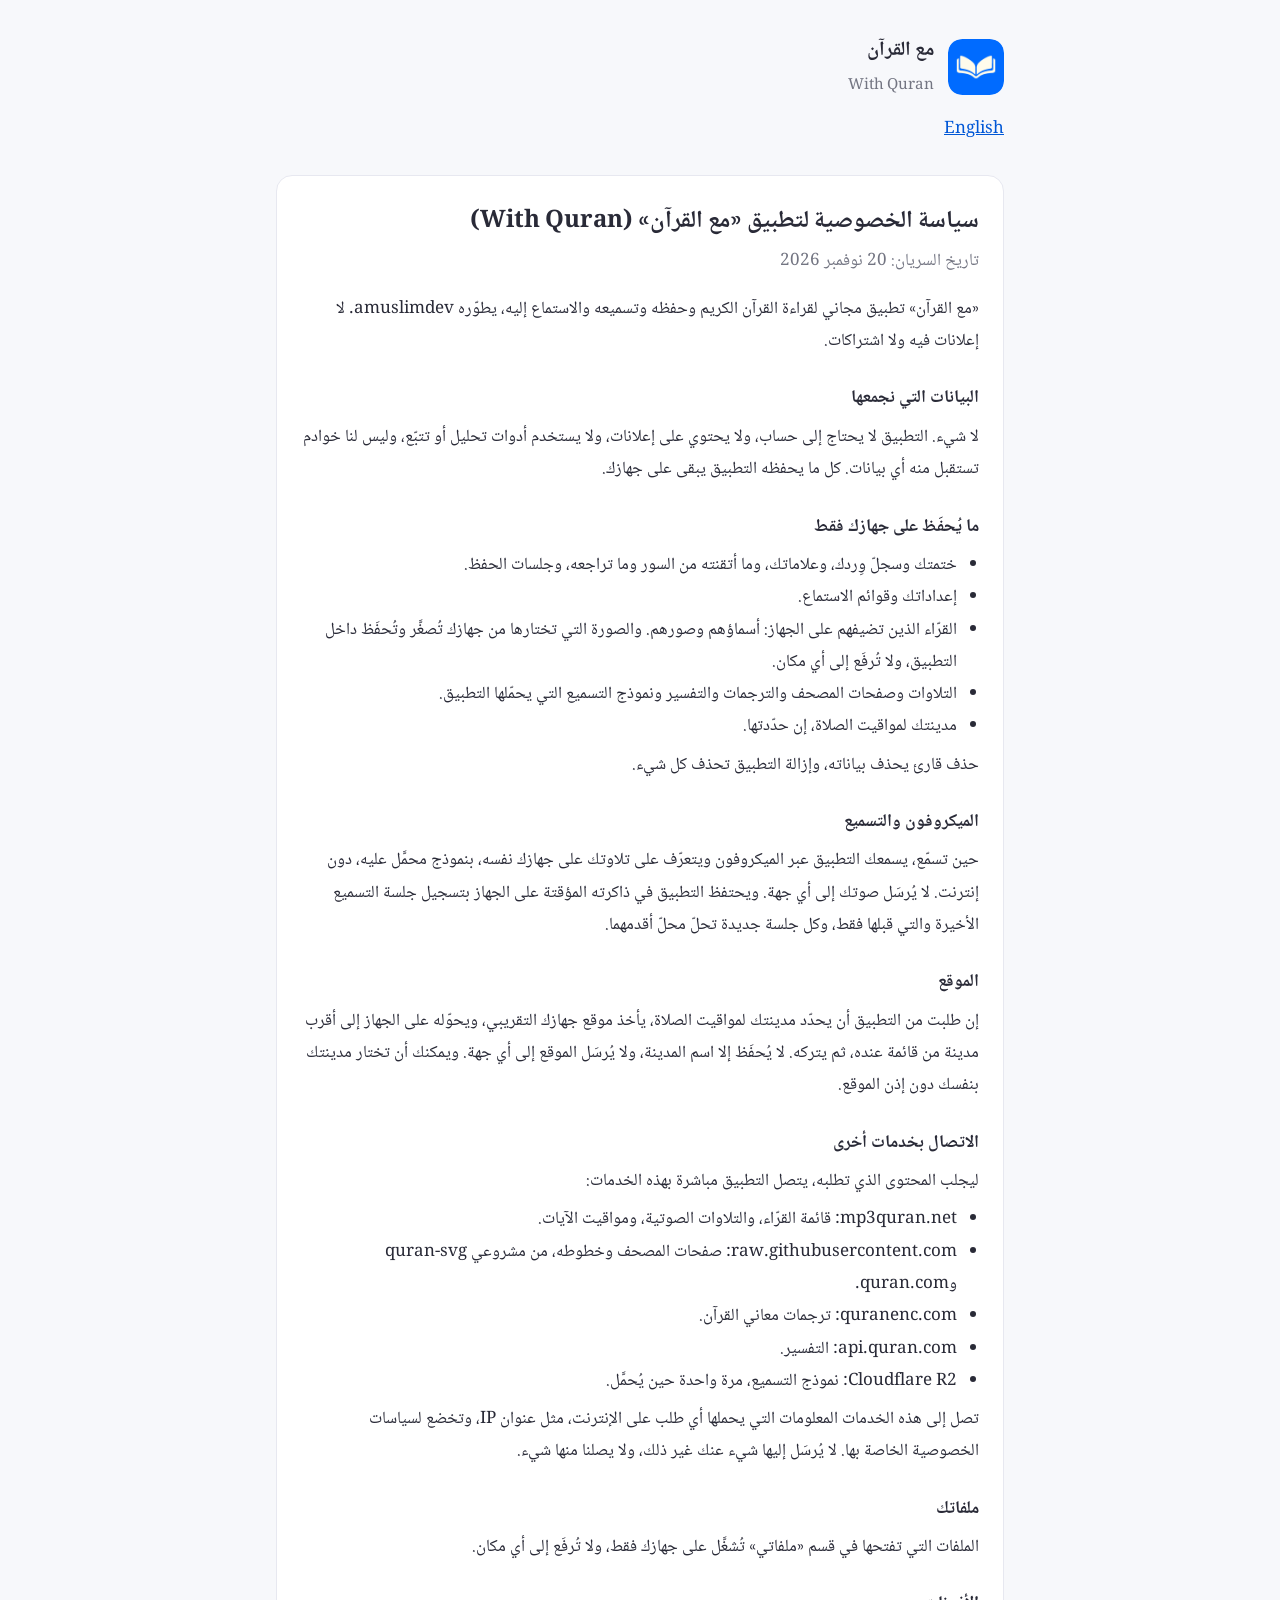
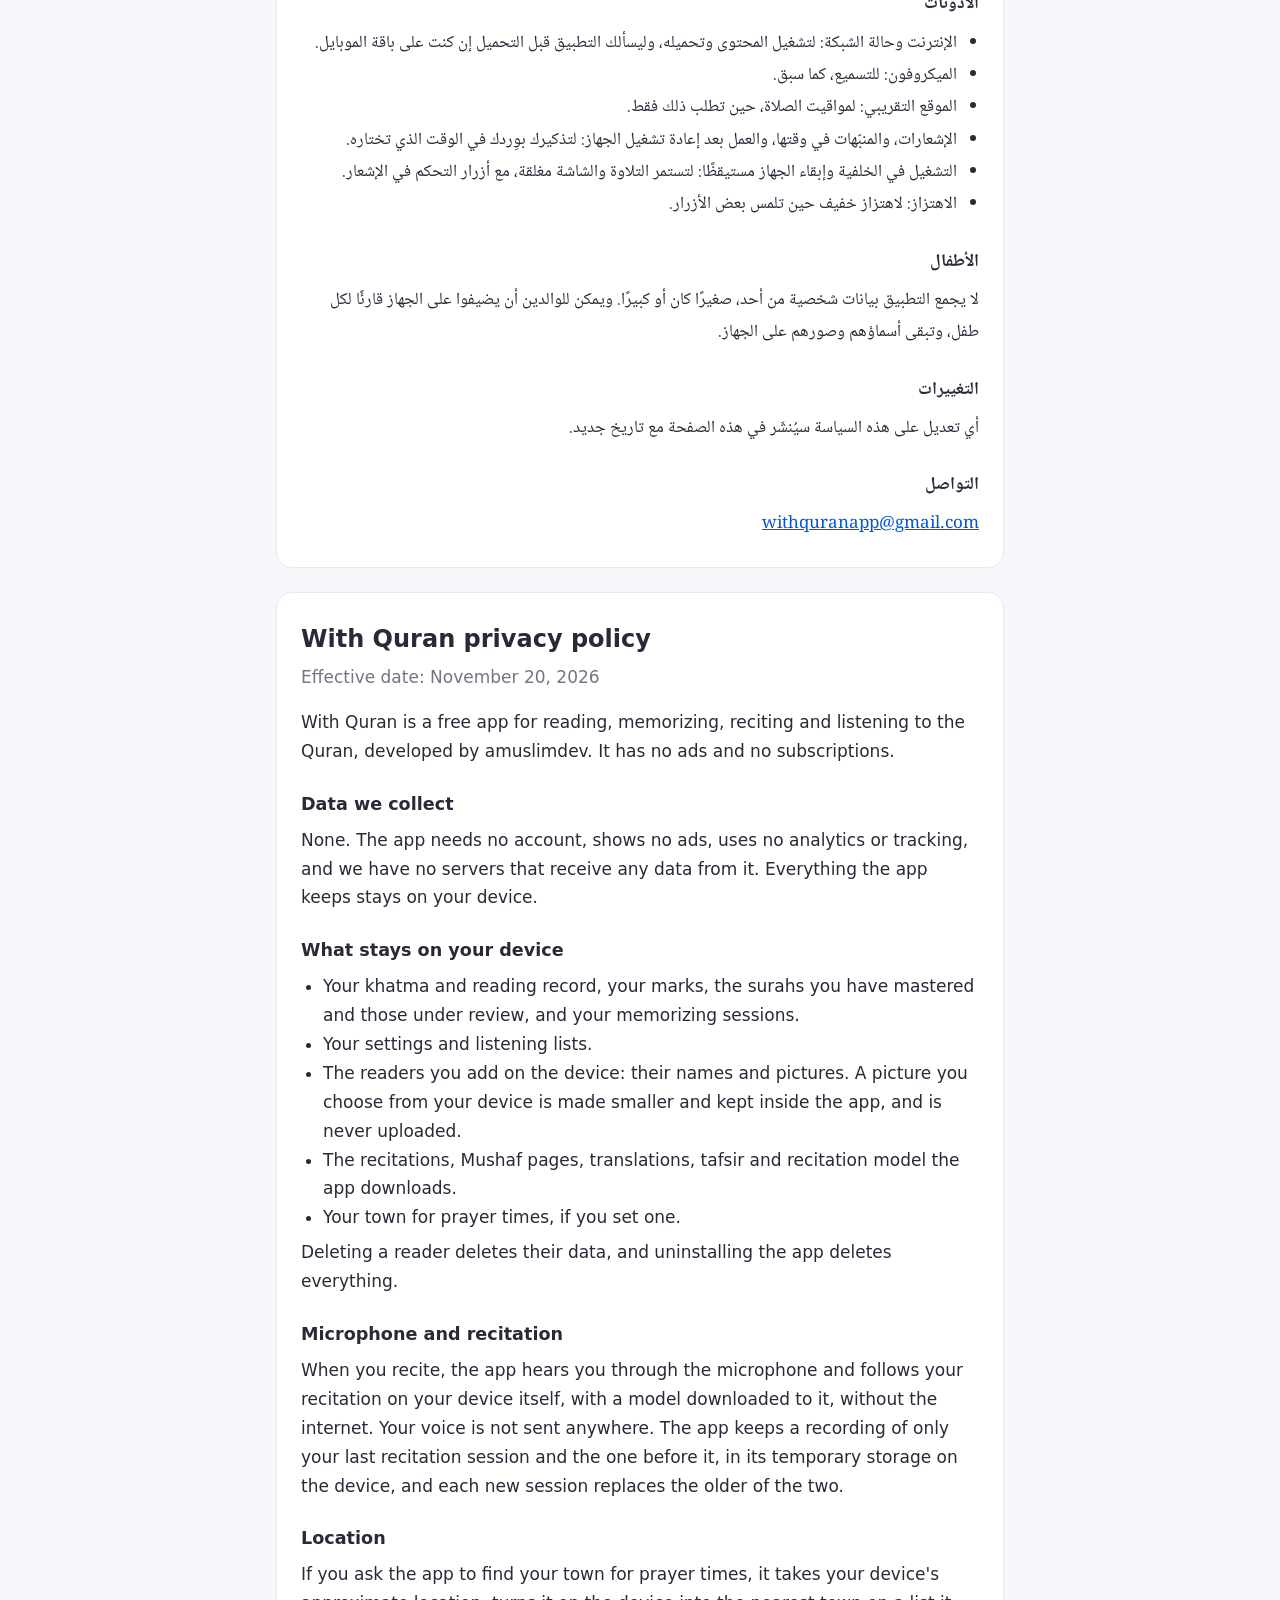
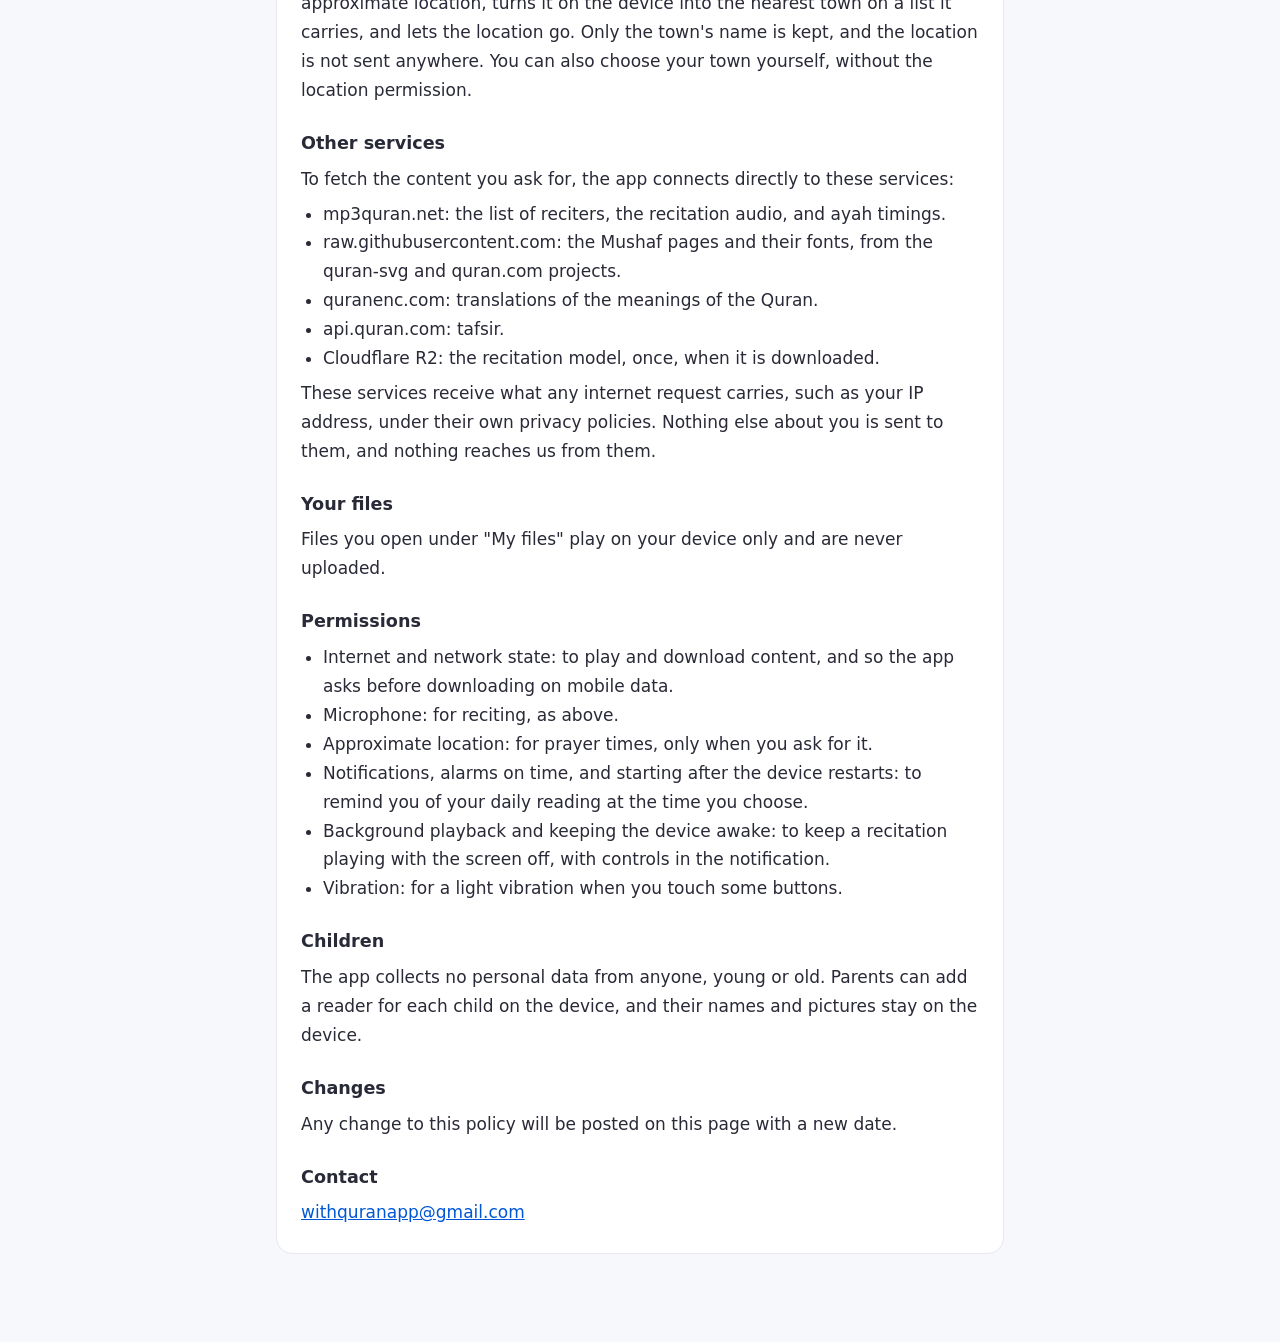
==== privacy/index.html @ 0faeb775 "Publish the With Quran privacy policy and a small home page" ====
<!doctype html>
<html lang="ar" dir="rtl">
<head>
<meta charset="utf-8">
<meta name="viewport" content="width=device-width, initial-scale=1">
<title>سياسة الخصوصية – مع القرآن | With Quran Privacy Policy</title>
<meta name="description" content="سياسة الخصوصية لتطبيق «مع القرآن» (With Quran): لا يجمع أي بيانات عنك.">
<link rel="icon" href="../icon.png">
<link rel="preconnect" href="https://fonts.googleapis.com">
<link rel="preconnect" href="https://fonts.gstatic.com" crossorigin>
<link href="https://fonts.googleapis.com/css2?family=Noto+Naskh+Arabic:wght@400;700&display=swap" rel="stylesheet">
<link rel="stylesheet" href="../site.css">
</head>
<body>
<main>
<header>
  <img src="../icon.png" alt="">
  <div><strong>مع القرآن</strong><span>With Quran</span></div>
</header>
<nav><a href="#en" lang="en" dir="ltr">English</a></nav>

<section lang="ar" dir="rtl">
<h1>سياسة الخصوصية لتطبيق «مع القرآن» (With Quran)</h1>
<p class="date">تاريخ السريان: 20 نوفمبر 2026</p>

<p>«مع القرآن» تطبيق مجاني لقراءة القرآن الكريم وحفظه وتسميعه والاستماع إليه، يطوّره <bdi>amuslimdev</bdi>. لا إعلانات فيه ولا اشتراكات.</p>

<h2>البيانات التي نجمعها</h2>
<p>لا شيء. التطبيق لا يحتاج إلى حساب، ولا يحتوي على إعلانات، ولا يستخدم أدوات تحليل أو تتبّع، وليس لنا خوادم تستقبل منه أي بيانات. كل ما يحفظه التطبيق يبقى على جهازك.</p>

<h2>ما يُحفَظ على جهازك فقط</h2>
<ul>
  <li>ختمتك وسجلّ وِردك، وعلاماتك، وما أتقنته من السور وما تراجعه، وجلسات الحفظ.</li>
  <li>إعداداتك وقوائم الاستماع.</li>
  <li>القرّاء الذين تضيفهم على الجهاز: أسماؤهم وصورهم. والصورة التي تختارها من جهازك تُصغَّر وتُحفَظ داخل التطبيق، ولا تُرفَع إلى أي مكان.</li>
  <li>التلاوات وصفحات المصحف والترجمات والتفسير ونموذج التسميع التي يحمّلها التطبيق.</li>
  <li>مدينتك لمواقيت الصلاة، إن حدّدتها.</li>
</ul>
<p>حذف قارئ يحذف بياناته، وإزالة التطبيق تحذف كل شيء.</p>

<h2>الميكروفون والتسميع</h2>
<p>حين تسمّع، يسمعك التطبيق عبر الميكروفون ويتعرّف على تلاوتك على جهازك نفسه، بنموذج محمَّل عليه، دون إنترنت. لا يُرسَل صوتك إلى أي جهة. ويحتفظ التطبيق في ذاكرته المؤقتة على الجهاز بتسجيل جلسة التسميع الأخيرة والتي قبلها فقط، وكل جلسة جديدة تحلّ محلّ أقدمهما.</p>

<h2>الموقع</h2>
<p>إن طلبت من التطبيق أن يحدّد مدينتك لمواقيت الصلاة، يأخذ موقع جهازك التقريبي، ويحوّله على الجهاز إلى أقرب مدينة من قائمة عنده، ثم يتركه. لا يُحفَظ إلا اسم المدينة، ولا يُرسَل الموقع إلى أي جهة. ويمكنك أن تختار مدينتك بنفسك دون إذن الموقع.</p>

<h2>الاتصال بخدمات أخرى</h2>
<p>ليجلب المحتوى الذي تطلبه، يتصل التطبيق مباشرة بهذه الخدمات:</p>
<ul>
  <li><bdi>mp3quran.net</bdi>: قائمة القرّاء، والتلاوات الصوتية، ومواقيت الآيات.</li>
  <li><bdi>raw.githubusercontent.com</bdi>: صفحات المصحف وخطوطه، من مشروعي <bdi>quran-svg</bdi> و<bdi>quran.com</bdi>.</li>
  <li><bdi>quranenc.com</bdi>: ترجمات معاني القرآن.</li>
  <li><bdi>api.quran.com</bdi>: التفسير.</li>
  <li><bdi>Cloudflare R2</bdi>: نموذج التسميع، مرة واحدة حين يُحمَّل.</li>
</ul>
<p>تصل إلى هذه الخدمات المعلومات التي يحملها أي طلب على الإنترنت، مثل عنوان <bdi>IP</bdi>، وتخضع لسياسات الخصوصية الخاصة بها. لا يُرسَل إليها شيء عنك غير ذلك، ولا يصلنا منها شيء.</p>

<h2>ملفاتك</h2>
<p>الملفات التي تفتحها في قسم «ملفاتي» تُشغَّل على جهازك فقط، ولا تُرفَع إلى أي مكان.</p>

<h2>الأذونات</h2>
<ul>
  <li>الإنترنت وحالة الشبكة: لتشغيل المحتوى وتحميله، وليسألك التطبيق قبل التحميل إن كنت على باقة الموبايل.</li>
  <li>الميكروفون: للتسميع، كما سبق.</li>
  <li>الموقع التقريبي: لمواقيت الصلاة، حين تطلب ذلك فقط.</li>
  <li>الإشعارات، والمنبّهات في وقتها، والعمل بعد إعادة تشغيل الجهاز: لتذكيرك بوِردك في الوقت الذي تختاره.</li>
  <li>التشغيل في الخلفية وإبقاء الجهاز مستيقظًا: لتستمر التلاوة والشاشة مغلقة، مع أزرار التحكم في الإشعار.</li>
  <li>الاهتزاز: لاهتزاز خفيف حين تلمس بعض الأزرار.</li>
</ul>

<h2>الأطفال</h2>
<p>لا يجمع التطبيق بيانات شخصية من أحد، صغيرًا كان أو كبيرًا. ويمكن للوالدين أن يضيفوا على الجهاز قارئًا لكل طفل، وتبقى أسماؤهم وصورهم على الجهاز.</p>

<h2>التغييرات</h2>
<p>أي تعديل على هذه السياسة سيُنشَر في هذه الصفحة مع تاريخ جديد.</p>

<h2>التواصل</h2>
<p><a href="mailto:withquranapp@gmail.com"><bdi>withquranapp@gmail.com</bdi></a></p>
</section>

<section id="en" lang="en" dir="ltr">
<h1>With Quran privacy policy</h1>
<p class="date">Effective date: November 20, 2026</p>

<p>With Quran is a free app for reading, memorizing, reciting and listening to the Quran, developed by amuslimdev. It has no ads and no subscriptions.</p>

<h2>Data we collect</h2>
<p>None. The app needs no account, shows no ads, uses no analytics or tracking, and we have no servers that receive any data from it. Everything the app keeps stays on your device.</p>

<h2>What stays on your device</h2>
<ul>
  <li>Your khatma and reading record, your marks, the surahs you have mastered and those under review, and your memorizing sessions.</li>
  <li>Your settings and listening lists.</li>
  <li>The readers you add on the device: their names and pictures. A picture you choose from your device is made smaller and kept inside the app, and is never uploaded.</li>
  <li>The recitations, Mushaf pages, translations, tafsir and recitation model the app downloads.</li>
  <li>Your town for prayer times, if you set one.</li>
</ul>
<p>Deleting a reader deletes their data, and uninstalling the app deletes everything.</p>

<h2>Microphone and recitation</h2>
<p>When you recite, the app hears you through the microphone and follows your recitation on your device itself, with a model downloaded to it, without the internet. Your voice is not sent anywhere. The app keeps a recording of only your last recitation session and the one before it, in its temporary storage on the device, and each new session replaces the older of the two.</p>

<h2>Location</h2>
<p>If you ask the app to find your town for prayer times, it takes your device's approximate location, turns it on the device into the nearest town on a list it carries, and lets the location go. Only the town's name is kept, and the location is not sent anywhere. You can also choose your town yourself, without the location permission.</p>

<h2>Other services</h2>
<p>To fetch the content you ask for, the app connects directly to these services:</p>
<ul>
  <li>mp3quran.net: the list of reciters, the recitation audio, and ayah timings.</li>
  <li>raw.githubusercontent.com: the Mushaf pages and their fonts, from the quran-svg and quran.com projects.</li>
  <li>quranenc.com: translations of the meanings of the Quran.</li>
  <li>api.quran.com: tafsir.</li>
  <li>Cloudflare R2: the recitation model, once, when it is downloaded.</li>
</ul>
<p>These services receive what any internet request carries, such as your IP address, under their own privacy policies. Nothing else about you is sent to them, and nothing reaches us from them.</p>

<h2>Your files</h2>
<p>Files you open under "My files" play on your device only and are never uploaded.</p>

<h2>Permissions</h2>
<ul>
  <li>Internet and network state: to play and download content, and so the app asks before downloading on mobile data.</li>
  <li>Microphone: for reciting, as above.</li>
  <li>Approximate location: for prayer times, only when you ask for it.</li>
  <li>Notifications, alarms on time, and starting after the device restarts: to remind you of your daily reading at the time you choose.</li>
  <li>Background playback and keeping the device awake: to keep a recitation playing with the screen off, with controls in the notification.</li>
  <li>Vibration: for a light vibration when you touch some buttons.</li>
</ul>

<h2>Children</h2>
<p>The app collects no personal data from anyone, young or old. Parents can add a reader for each child on the device, and their names and pictures stay on the device.</p>

<h2>Changes</h2>
<p>Any change to this policy will be posted on this page with a new date.</p>

<h2>Contact</h2>
<p><a href="mailto:withquranapp@gmail.com">withquranapp@gmail.com</a></p>
</section>
</main>
</body>
</html>
---- site.css ----
:root {
  color-scheme: light dark;
  --bg: #f7f8fb; --surface: #fff; --text: #292a37; --muted: #737582;
  --border: #e7e8f0; --accent: #0057d6;
}
@media (prefers-color-scheme: dark) {
  :root { --bg: #000; --surface: #0e0e14; --text: #eeeef5; --muted: #9c9cb0; --border: #262733; --accent: #70acff; }
}
* { box-sizing: border-box; }
body {
  margin: 0; background: var(--bg); color: var(--text);
  font-family: "Noto Naskh Arabic", "Segoe UI", system-ui, sans-serif;
  font-size: 17px; line-height: 1.9; -webkit-font-smoothing: antialiased;
}
main { max-width: 760px; margin: 0 auto; padding: 32px 16px 64px; }
header { display: flex; align-items: center; gap: 14px; margin-block-end: 8px; }
header img { width: 56px; height: 56px; border-radius: 14px; }
header strong { display: block; font-size: 1.25rem; }
header span { color: var(--muted); font-size: .95rem; }
nav { margin-block: 12px 28px; }
a { color: var(--accent); }
section { background: var(--surface); border: 1px solid var(--border); border-radius: 16px; padding: 8px 24px 20px; margin-block-end: 24px; }
section[lang="en"] { font-family: "Segoe UI", system-ui, sans-serif; line-height: 1.7; }
h1 { font-size: 1.5rem; line-height: 1.5; margin-block: 20px 4px; }
h2 { font-size: 1.1rem; margin-block: 24px 4px; }
p, ul { margin-block: 6px; }
ul { padding-inline-start: 22px; }
.date { color: var(--muted); margin-block-end: 16px; }
@media (max-width: 520px) { section { padding: 4px 16px 16px; } body { font-size: 16px; } }
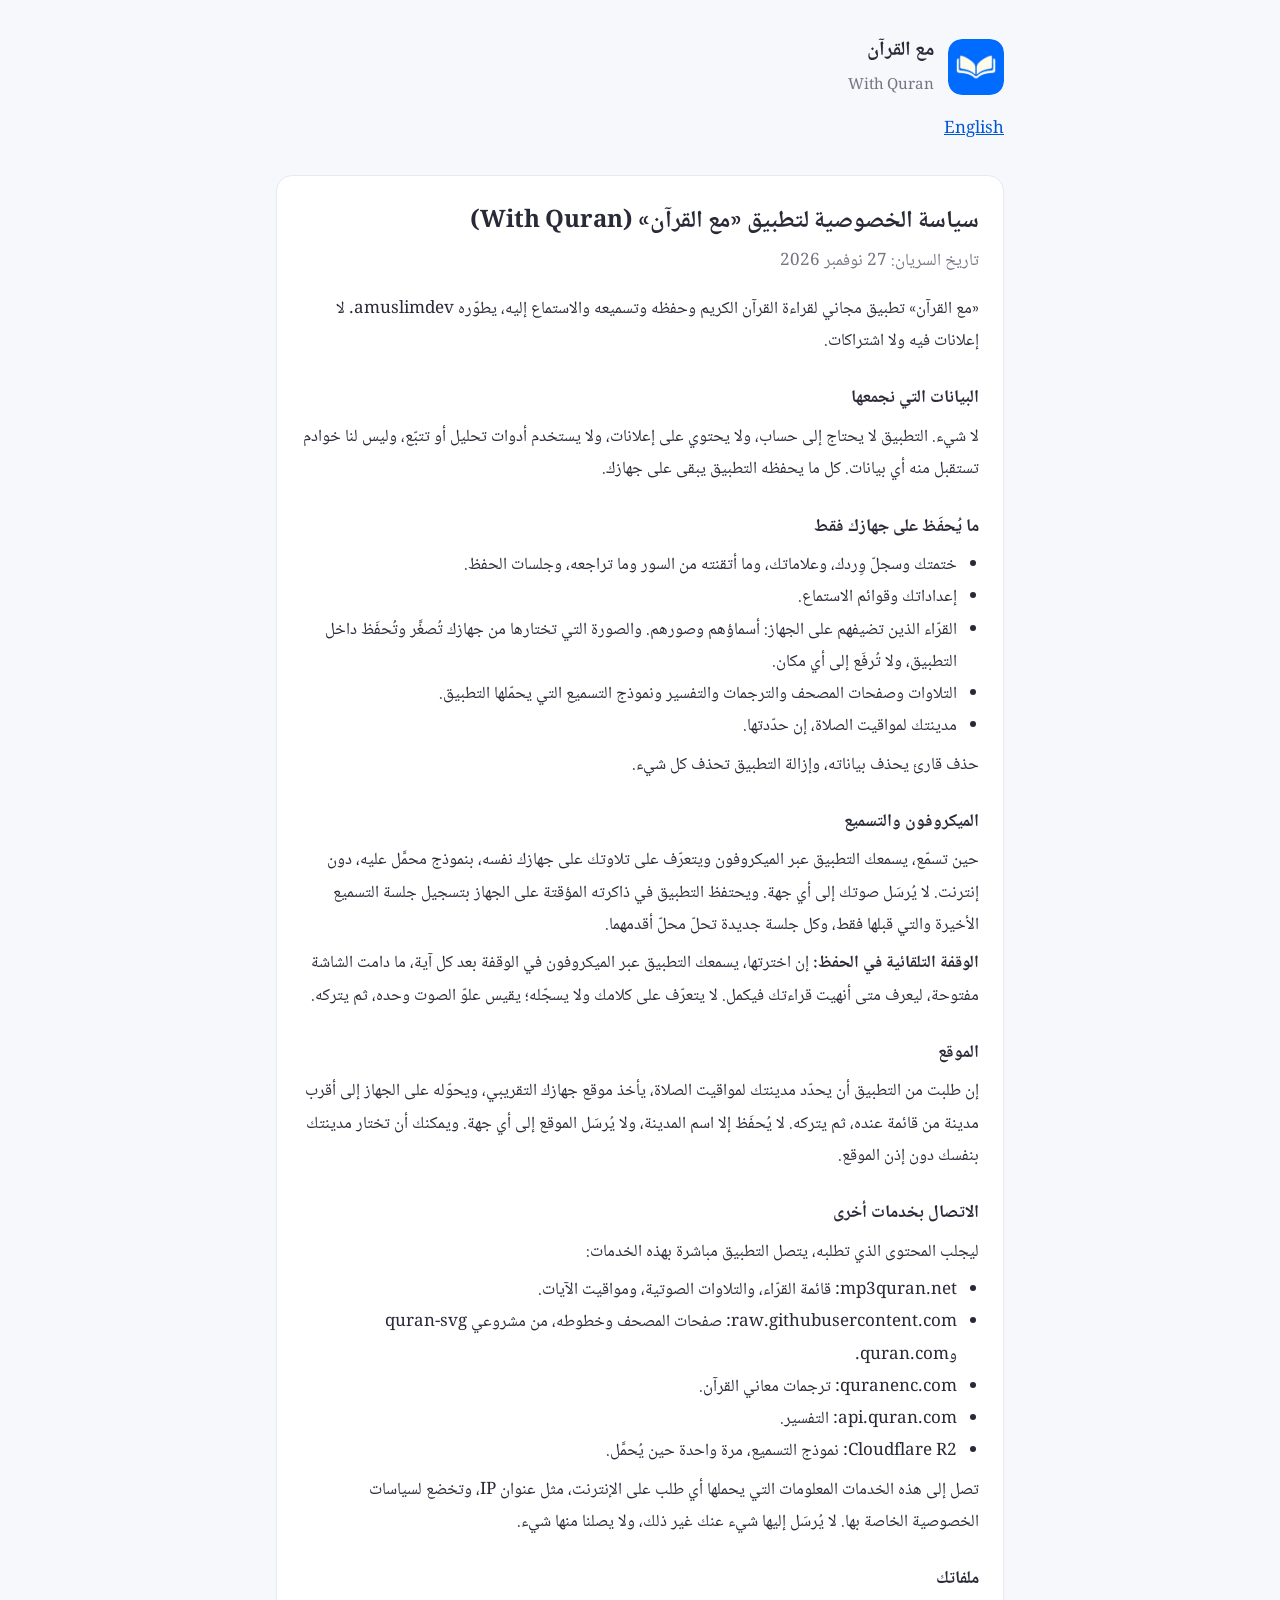
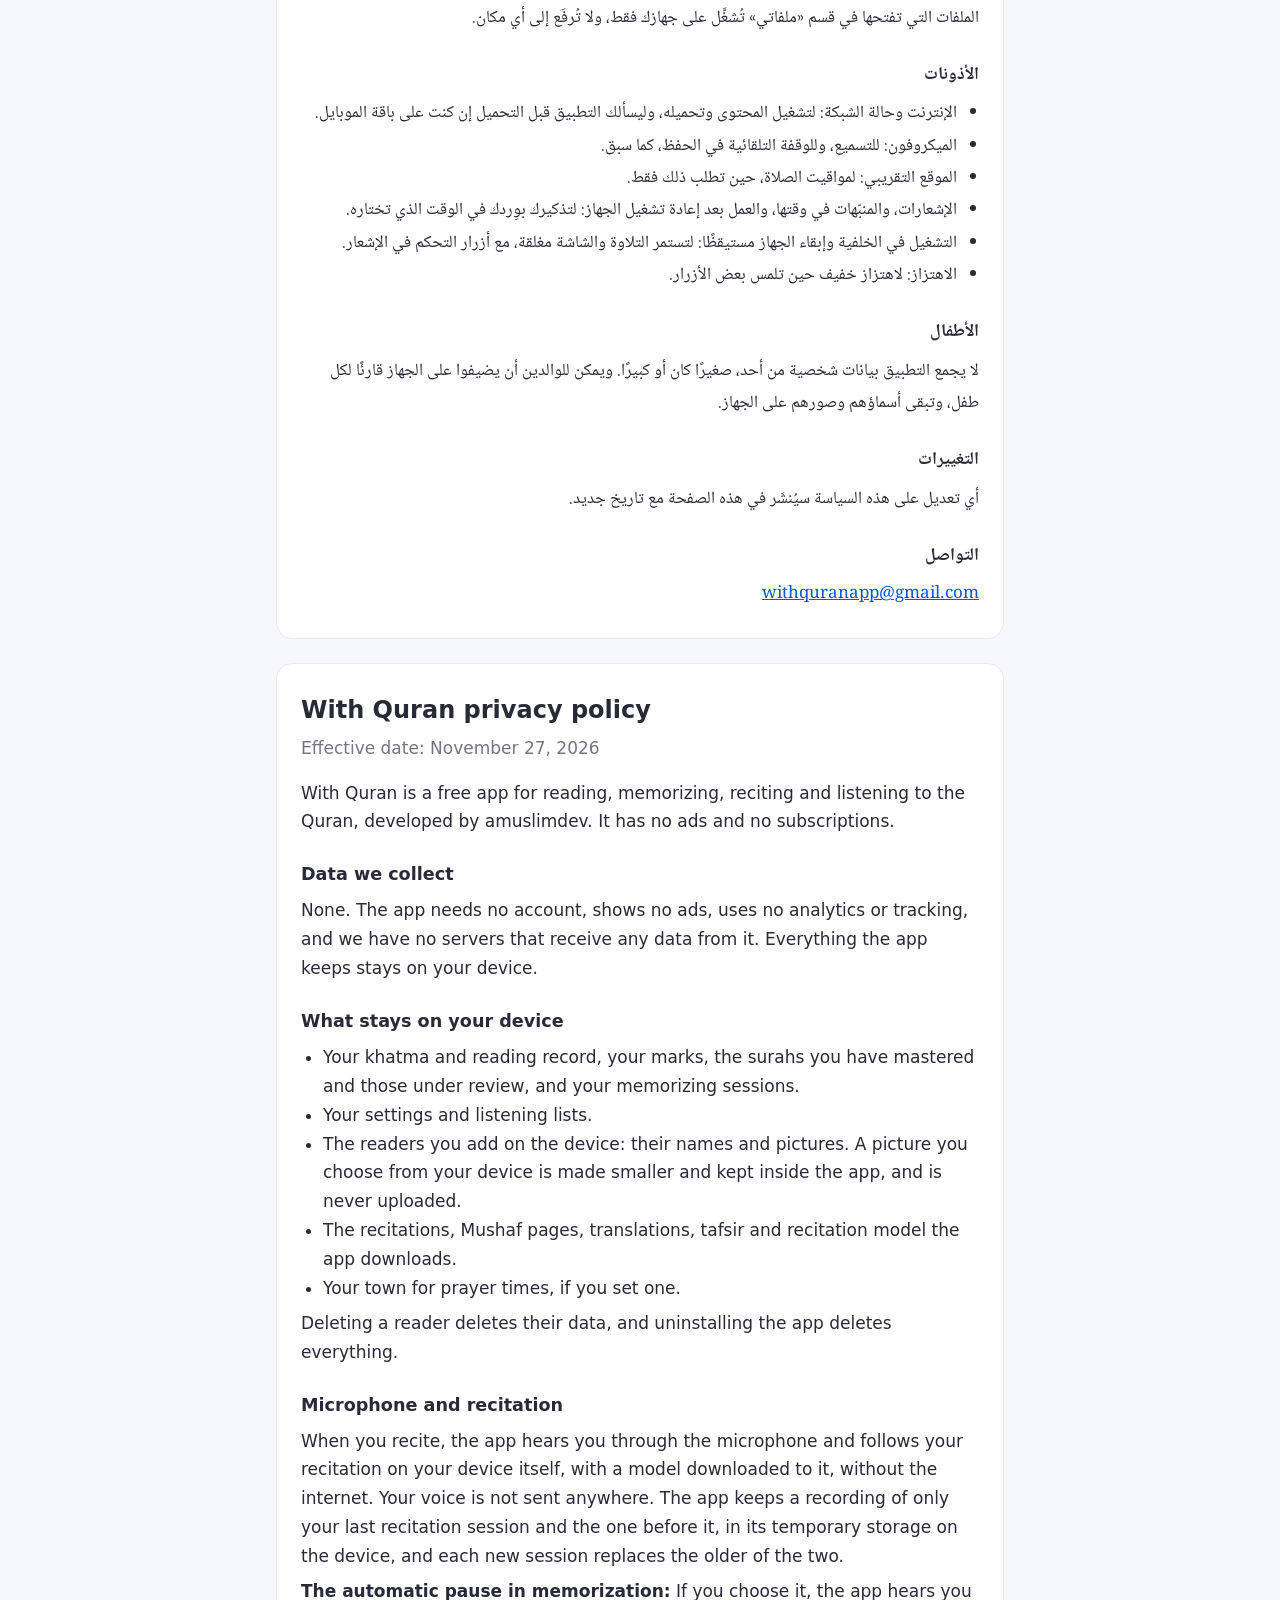
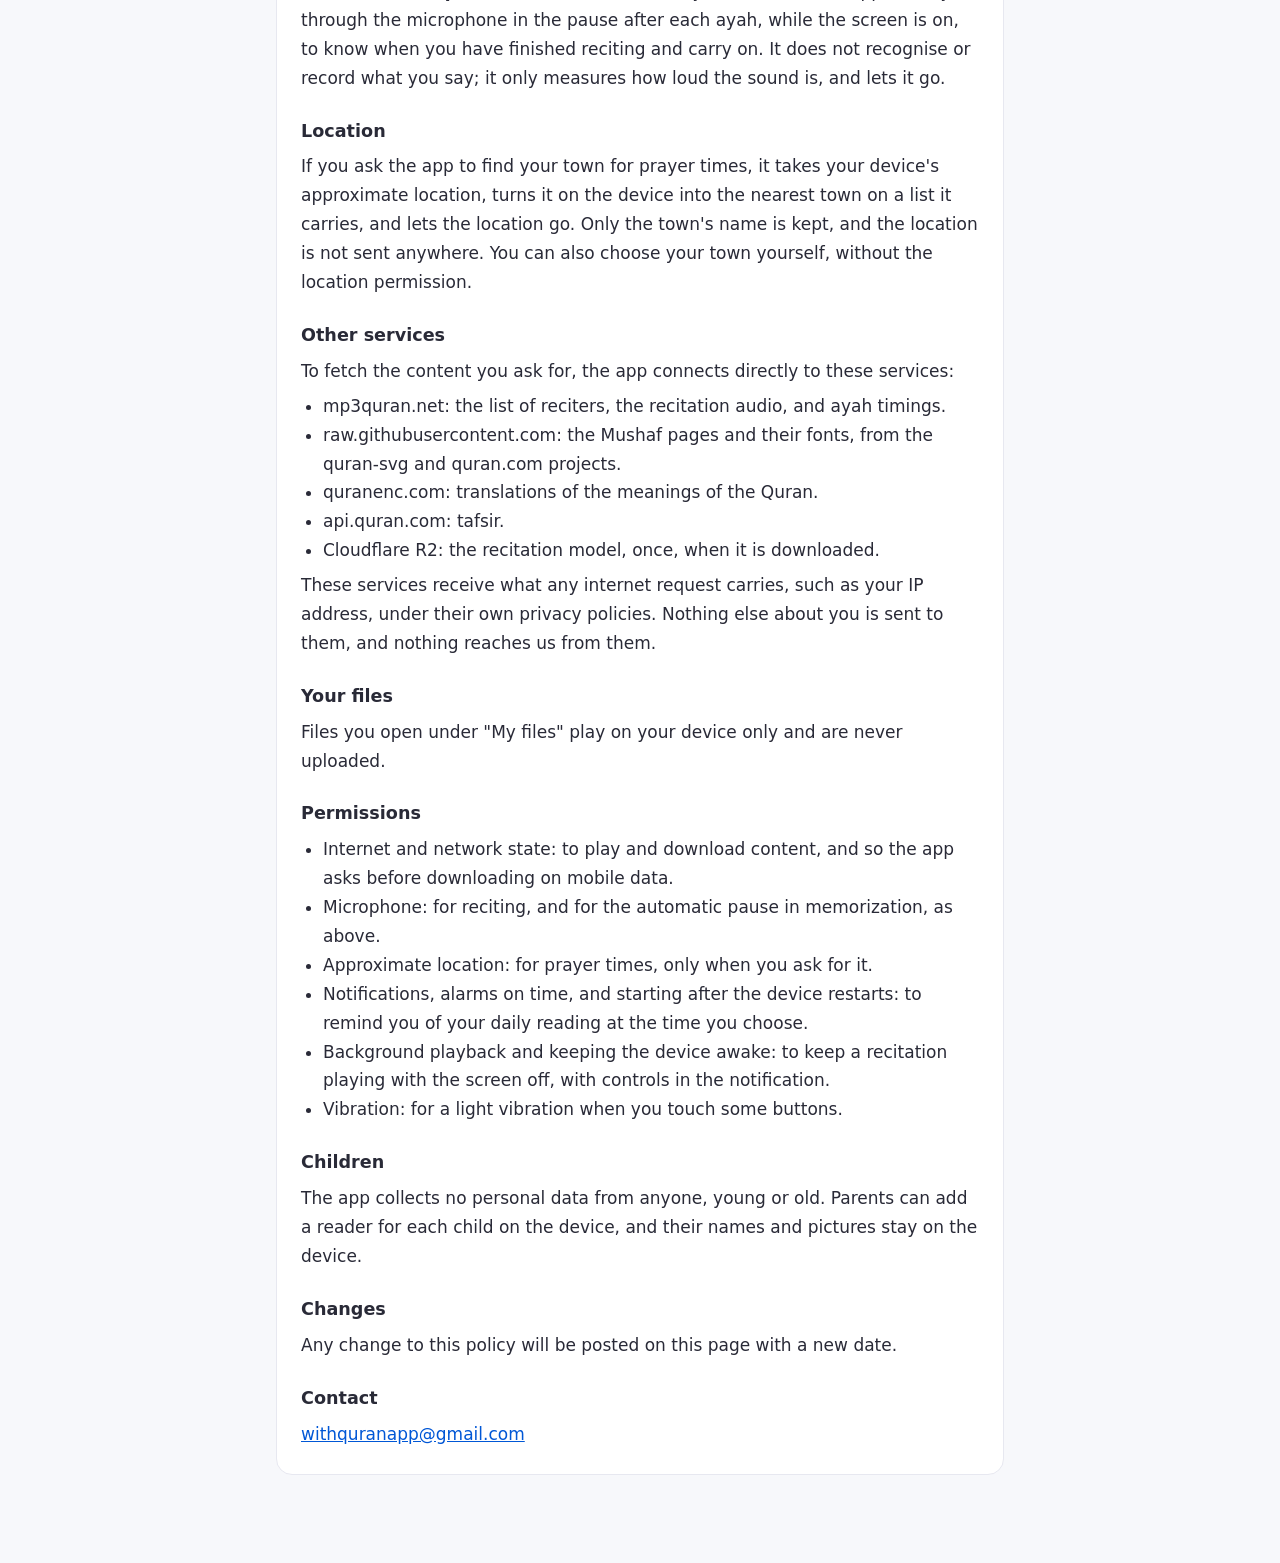
==== commit ba83228b: "Tell the privacy policy about the automatic pause in memorization The pause after each ayah can now " ====
--- a/privacy/index.html
+++ b/privacy/index.html
@@ -21,7 +21,7 @@
 
 <section lang="ar" dir="rtl">
 <h1>سياسة الخصوصية لتطبيق «مع القرآن» (With Quran)</h1>
-<p class="date">تاريخ السريان: 20 نوفمبر 2026</p>
+<p class="date">تاريخ السريان: 27 نوفمبر 2026</p>
 
 <p>«مع القرآن» تطبيق مجاني لقراءة القرآن الكريم وحفظه وتسميعه والاستماع إليه، يطوّره <bdi>amuslimdev</bdi>. لا إعلانات فيه ولا اشتراكات.</p>
 
@@ -40,6 +40,7 @@
 
 <h2>الميكروفون والتسميع</h2>
 <p>حين تسمّع، يسمعك التطبيق عبر الميكروفون ويتعرّف على تلاوتك على جهازك نفسه، بنموذج محمَّل عليه، دون إنترنت. لا يُرسَل صوتك إلى أي جهة. ويحتفظ التطبيق في ذاكرته المؤقتة على الجهاز بتسجيل جلسة التسميع الأخيرة والتي قبلها فقط، وكل جلسة جديدة تحلّ محلّ أقدمهما.</p>
+<p><strong>الوقفة التلقائية في الحفظ:</strong> إن اخترتها، يسمعك التطبيق عبر الميكروفون في الوقفة بعد كل آية، ما دامت الشاشة مفتوحة، ليعرف متى أنهيت قراءتك فيكمل. لا يتعرّف على كلامك ولا يسجّله؛ يقيس علوّ الصوت وحده، ثم يتركه.</p>
 
 <h2>الموقع</h2>
 <p>إن طلبت من التطبيق أن يحدّد مدينتك لمواقيت الصلاة، يأخذ موقع جهازك التقريبي، ويحوّله على الجهاز إلى أقرب مدينة من قائمة عنده، ثم يتركه. لا يُحفَظ إلا اسم المدينة، ولا يُرسَل الموقع إلى أي جهة. ويمكنك أن تختار مدينتك بنفسك دون إذن الموقع.</p>
@@ -61,7 +62,7 @@
 <h2>الأذونات</h2>
 <ul>
   <li>الإنترنت وحالة الشبكة: لتشغيل المحتوى وتحميله، وليسألك التطبيق قبل التحميل إن كنت على باقة الموبايل.</li>
-  <li>الميكروفون: للتسميع، كما سبق.</li>
+  <li>الميكروفون: للتسميع، وللوقفة التلقائية في الحفظ، كما سبق.</li>
   <li>الموقع التقريبي: لمواقيت الصلاة، حين تطلب ذلك فقط.</li>
   <li>الإشعارات، والمنبّهات في وقتها، والعمل بعد إعادة تشغيل الجهاز: لتذكيرك بوِردك في الوقت الذي تختاره.</li>
   <li>التشغيل في الخلفية وإبقاء الجهاز مستيقظًا: لتستمر التلاوة والشاشة مغلقة، مع أزرار التحكم في الإشعار.</li>
@@ -80,7 +81,7 @@
 
 <section id="en" lang="en" dir="ltr">
 <h1>With Quran privacy policy</h1>
-<p class="date">Effective date: November 20, 2026</p>
+<p class="date">Effective date: November 27, 2026</p>
 
 <p>With Quran is a free app for reading, memorizing, reciting and listening to the Quran, developed by amuslimdev. It has no ads and no subscriptions.</p>
 
@@ -99,6 +100,7 @@
 
 <h2>Microphone and recitation</h2>
 <p>When you recite, the app hears you through the microphone and follows your recitation on your device itself, with a model downloaded to it, without the internet. Your voice is not sent anywhere. The app keeps a recording of only your last recitation session and the one before it, in its temporary storage on the device, and each new session replaces the older of the two.</p>
+<p><strong>The automatic pause in memorization:</strong> If you choose it, the app hears you through the microphone in the pause after each ayah, while the screen is on, to know when you have finished reciting and carry on. It does not recognise or record what you say; it only measures how loud the sound is, and lets it go.</p>
 
 <h2>Location</h2>
 <p>If you ask the app to find your town for prayer times, it takes your device's approximate location, turns it on the device into the nearest town on a list it carries, and lets the location go. Only the town's name is kept, and the location is not sent anywhere. You can also choose your town yourself, without the location permission.</p>
@@ -120,7 +122,7 @@
 <h2>Permissions</h2>
 <ul>
   <li>Internet and network state: to play and download content, and so the app asks before downloading on mobile data.</li>
-  <li>Microphone: for reciting, as above.</li>
+  <li>Microphone: for reciting, and for the automatic pause in memorization, as above.</li>
   <li>Approximate location: for prayer times, only when you ask for it.</li>
   <li>Notifications, alarms on time, and starting after the device restarts: to remind you of your daily reading at the time you choose.</li>
   <li>Background playback and keeping the device awake: to keep a recitation playing with the screen off, with controls in the notification.</li>
